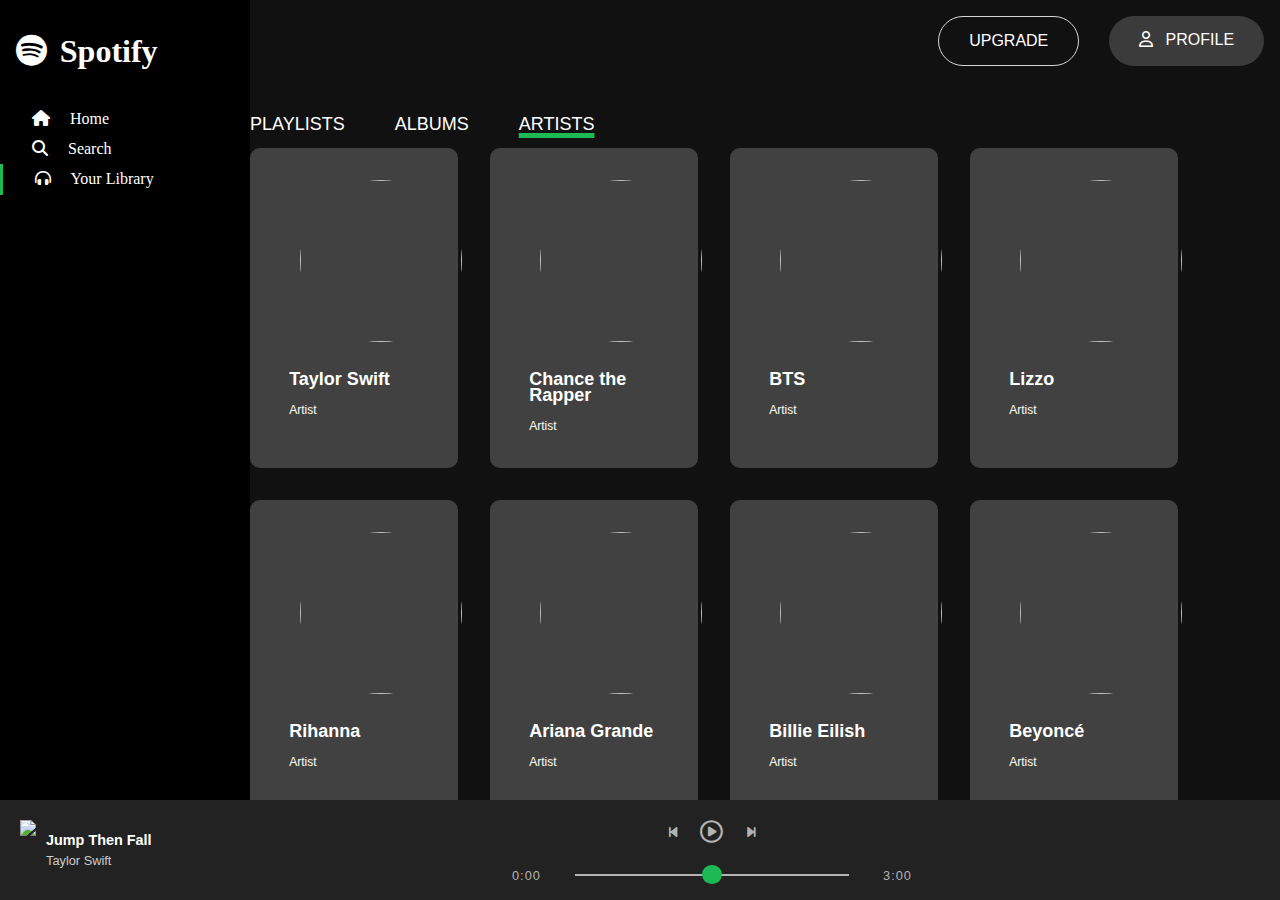
==== Homework/hw02-3/index.html @ c7c834ec "tutorial 5" ====
<!DOCTYPE html>
<html>
    <head>
        <title>Spotify Player</title>
        <link rel="stylesheet" href="https://cdnjs.cloudflare.com/ajax/libs/font-awesome/6.1.1/css/all.min.css">
        <link rel="stylesheet" href="style.css">
        <link rel="stylesheet" href="player.css">
        <meta name="viewport" content="width=device-width, initial-scale=1.0">
        <script type="text/javascript" src="scripts.js" defer></script>
    </head>
    <body id="container">
        <aside id="sidebar">
            <h1>
                <i class="fab fa-spotify"></i>
                Spotify
            </h1>
            <a href="#">
                <i class="fas fa-home"></i>
                Home
            </a>
            <a href="#">
                <i class="fas fa-search"></i>
                Search
            </a>
            <a class="selected" href="#">
                <i class="fas fa-headphones-alt"></i>
                Your Library
            </a>
        </aside>
        <main>
            <header>
                <a href="#" id="UPGRADE">UPGRADE</a>
                <a href="#" id="PROFILE">
                    <i class="far fa-user"></i> PROFILE</a>
            </header>
            <nav>
                <a href="#">PLAYLISTS</a>
                <a href="#">ALBUMS</a>
                <a class="selected" href="#">ARTISTS</a>
            </nav>
            <article id="featured-content">
                <section class="artist-card" tabindex="0">
                    <div>
                        <img class="albumcover"
                            src="https://i.scdn.co/image/62b33d12e2b9a033cf77585f6e3d4b2c6b3a63a1" />
                        <div class="card-footer">
                            <div>
                                <h2>Taylor Swift</h2>
                                <p>Artist</p>
                            </div>
                            <button aria-label="play song" class="play-button"><i class="fas fa-play"></i></button>
                        </div>
                    </div>
                </section>

                <section class="artist-card" tabindex="0">
                    <div>
                        <img class="albumcover"
                            src="https://i.scdn.co/image/0433f521b1fadf1d839b6e70c3914021f122901f" />
                        <div class="card-footer">
                            <div>
                                <h2>Chance the Rapper</h2>
                                <p>Artist</p>
                            </div>
                            <button aria-label="play song" class="play-button"><i class="fas fa-play"></i></button>
                        </div>
                    </div>
                </section>

                <section class="artist-card" tabindex="0">
                    <div>
                        <img class="albumcover"
                            src="https://i.scdn.co/image/0c9057cb30520f9f883a220051260fc66a2f3ffa" />
                        <div class="card-footer">
                            <div>
                                <h2>BTS</h2>
                                <p>Artist</p>
                            </div>
                            <button aria-label="play song" class="play-button"><i class="fas fa-play"></i></button>
                        </div>
                    </div>
                </section>

                <section class="artist-card" tabindex="0">
                    <div>
                        <img class="albumcover"
                            src="https://i.scdn.co/image/e33e4245fe5901ed940ba95070bb8d56679b6fe0" />
                        <div class="card-footer">
                            <h2>Lizzo</h2>
                            <p>Artist</p>
                            <button aria-label="play song" class="play-button"><i class="fas fa-play"></i></button>
                        </div>
                    </div>
                </section>

                <section class="artist-card" tabindex="0">
                    <div>
                        <img class="albumcover"
                            src="https://i.scdn.co/image/1fc2f537d678d701d7d143a8fd4f0c2f29fbde22" />
                        <div class="card-footer">
                            <h2>Rihanna</h2>
                                <p>Artist</p>
                            <button aria-label="play song" class="play-button"><i class="fas fa-play"></i></button>
                        </div>
                    </div>
                </section>

                <section class="artist-card" tabindex="0">
                    <div>
                        <img class="albumcover"
                            src="https://i.scdn.co/image/b1dfbe843b0b9f54ab2e588f33e7637d2dab065a" />
                        <div class="card-footer">
                            <h2>Ariana Grande</h2>
                            <p>Artist</p>
                            <button aria-label="play song" class="play-button"><i class="fas fa-play"></i></button>
                        </div>
                    </div>
                </section>

                <section class="artist-card" tabindex="0">
                    <div>
                        <img class="albumcover"
                            src="https://i.scdn.co/image/2622edec99d68d1d141886be593c88cbe509f6d8" />
                        <div class="card-footer">
                            <h2>Billie Eilish</h2>
                            <p>Artist</p>
                            <button aria-label="play song" class="play-button"><i class="fas fa-play"></i></button>
                        </div>
                    </div>
                </section>

                <section class="artist-card" tabindex="0">
                    <div>
                        <img class="albumcover"
                            src="https://i.scdn.co/image/9fef2047e4e3f05031807d5fa9e121b7862ba259" />
                        <div class="card-footer">
                            <h2>Beyoncé</h2>
                            <p>Artist</p>
                            <button aria-label="play song" class="play-button"><i class="fas fa-play"></i></button>
                        </div>
                    </div>
                </section>

                <section class="artist-card" tabindex="0">
                    <div>
                        <img class="albumcover"
                            src="https://i.scdn.co/image/12d5ab979779aa41e697ce823328d527e643e4cf" />
                        <div class="card-footer">
                            <h2>Lil Nas X</h2>
                            <p>Artist</p>
                            <button aria-label="play song" class="play-button"><i class="fas fa-play"></i></button>
                        </div>
                    </div>
                </section>

                <section class="artist-card" tabindex="0">
                    <div>
                        <img class="albumcover"
                            src="https://i.scdn.co/image/fec51156ed94b7ee30fbd4c7fd29b4a840e7daec" />
                        <div class="card-footer">
                            <h2>Travis Scott</h2>
                            <p>Artist</p>
                            <button aria-label="play song" class="play-button"><i class="fas fa-play"></i></button>
                        </div>
                    </div>
                </section>


            </article>
        </main>
        <footer>
            <div class="current-song">
                <img src="https://i.scdn.co/image/5d6e2a7429fa5e1b8b833b4e153c7a4f190dfe67">
                <div class="label">
                    <footer></footer><h2>Jump Then Fall</h2>
                    <p>Taylor Swift</p>
                </div>
            </div>
            <div class="player">
                <div class="controls">
                    <button><i class="fas fa-step-backward"></i></button>
                    <button><i class="far fa-play-circle"></i></button>
                    <button><i class="fas fa-step-forward"></i></button>
                </div>
                <div class="slider">
                    <audio preload class="audio">
                        <source src="#" type="audio/mpeg" />
                    </audio>
                    <span id="time-elapsed">0:00</span>
                    <input aria-label="visually displays how the audio time is advancing" type="range" id="player-time">
                    <span id="time-total">3:00</span>
                </div>
            </div>
        </footer>
    </body>
</html>
---- Homework/hw02-3/style.css ----
body {
    font-family: "Helvetica Neue", "Helvetica", Arial, sans-serif;
    color: #fff;
}
a, a:hover, a:visited, a:active { 
    color: #fff;
    text-decoration: none;
}

* {
    box-sizing: border-box;
}

/**********/
/* Layout */
/**********/
aside, footer, header, nav, section, article {
    display: flex;
    flex-direction: column;
}
body {
    overflow: hidden;
    margin: 0px;
    display: grid;
    grid-template-columns: 250px auto;
    grid-template-rows: auto 100px;
    grid-template-areas:
       "left main"
       "bottom bottom";
    height: 100vh;
}
aside {
    background-color: #000;
    grid-area: left;
}
header {
    background: #111;
    position: fixed;
    width: calc(100vw - 250px);
    left: 250px;
}


main {
    background: #111;
    grid-area: main;
    min-height: calc(350px);
    max-height: calc(100vh - 100px);
    overflow-y: auto;
    z-index: 3;
}

nav {
    margin-top: 100px;
}

footer {
    background: #222;
    grid-area: bottom;
}


/***************************/
/* Accessories & Florishes */
/***************************/
::-webkit-scrollbar {
    width: 16px;
}

::-webkit-scrollbar-thumb {
    border: 4px solid transparent;
    border-radius: 16px;
    background-clip: padding-box;
    min-height: 30px;
}
::-webkit-scrollbar-thumb {
    background-color: hsla(0,0%,100%,.3);
}

/***************************/
/* Part A: Left Navigation */
/***************************/

/* Your Code Here */
aside {
        display : flex;
        font-family: "";
        line-height: 1.9;
    }

aside a.selected {
    border-left: solid 3px #1DB954;
    margin-left: ;
    
}

i.fa-spotify{
    margin-right: 0.3rem;
    margin-left: 1rem;
    font-size: xx-large;
}

i.fa-home{
    margin-right: 0.9rem;
    letter-spacing: 0.1rem;
    text-indent: 2rem;
}

i.fa-search{
    margin-right: 0.9rem;
    letter-spacing: 0.1rem;
    text-indent: 2rem;
}

i.fa-headphones-alt{
    margin-right: 0.9rem;
    letter-spacing: 0.1rem;
    text-indent: 2rem;
}


   
/********************************/
/* Part B: Header & Nav Styling */
/********************************/

/* Your Code Here */
nav {
    display: flex;
    flex-direction: row;
    justify-content: flex-start;
    gap: 50px;
    font-size: 18px;
    line-height: 3rem;
    word-spacing: 20px;
}

nav>a.selected {
    text-decoration-line: underline;
    text-decoration-thickness: 5px;
    text-decoration-color: #1DB954;
    text-decoration-style: solid;
}

.play-button {
    opacity: 0;
    width: 40px;
    height: 40px;
    background:#1DB954;
    border-radius: 22px;
    border-color: transparent;
    color: white;
    align-self: flex-end;
   
    }
.play-button { 
    top: 44px;
    left: 59px;
}

.artist-card:hover .play-button { 
	opacity: 1;
}



header {
    display: flex;
    flex-direction: row;
    justify-content: flex-end;
    gap: 50px;
    line-height: 3;
    gap: 30px;
    padding: 1rem;
    padding-left: 1rem;

}

#UPGRADE {
    border: solid 1px rgba(255, 255, 255, 0.832);
    border-radius: 30px;
    padding-left: 3%;
    padding-right: 3%;
}

#PROFILE {
    border-radius: 100px;
    padding-left: 3%;
    padding-right: 3%;
    background-color: rgb(59, 59, 59);
}

i.fa-user {
    margin-right: 0.5rem;
}

/*************************/
/* Part C: Artists Panel */
/*************************/

/* Your Code Here */
article {
    font-size: 12px;
    display: flex;
    flex-direction: row;
    flex-wrap: wrap;
    justify-content: flex-start;
    gap: 2rem;
}

.albumcover {
    width: 18vh;
    height: 18vh;
    object-fit: cover;
    border-radius: 50%;
    margin-left: 12.5%
}
.artist-card {
    background: rgba(254, 254, 254, 0.203);
    border-radius: 10px;
    transition: 0.3s;
    width: 13rem;
    height: 20rem;
    padding: 2rem;
}

.artist-card>div {
    display: flex;
    flex-direction: column;
} 
.artist-card:hover {
    box-shadow: 0 4px 20px 0 rgba(34, 68, 123, 0.2);
    cursor: pointer;
}

.card-footer {
    height: 1fr;
    margin-left: 5%;
    margin-top: 10%;
    line-height: 1rem;
}



/**************************/
/* Part D: Responsive UIs */
/**************************/

/* Your Code Here */
@media screen and (max-width: 700px) {
    aside {
      width: 100%;
      height: auto;
      position: relative;
    }
    aside a {float: left;}
    div.content {margin-left: 0;}
    display: none;
}

/* Float four columns side by side */
---- Homework/hw02-3/player.css ----
footer, #controls, #slider, #player {
    align-items: center;
    display: flex;
    flex-direction: row;
}
footer {
    justify-content: flex-start;
}
.current-song {
    display: flex;
    padding-left: 20px;
    width: 40%;
    min-width: 200px;
    flex-direction: row;
}
.current-song img {
    height: 60px;
}
.current-song .label {
    padding-left: 10px;
    display: flex;
    flex-direction: column;
}
.current-song .label h2 {
    margin-bottom: 0px;
    font-size: 0.9em;
}
.current-song .label p {
    color: #CCC;
    font-size: 0.8em;
    margin-top: 5px;
}
.player {
    display: flex;
    flex-direction: column;
    width: auto;
    min-width: 400px;
}
.player .controls {
    height: 40px;
    justify-content: space-around;
    display: flex;
    flex-direction: row;
    width: 110px;
    align-self: center;
    align-items: center;
    margin-bottom: 10px;
}
.player .controls button {
    background: transparent;
    border: none;
}
.player .controls i {
    color: #b3b3b3;
}
.player .controls i:hover {
    color: white;
}
.player .fa-play-circle {
    font-size: 1.7em;
}

.player .slider {
    display: flex;
    flex-direction: row;
    width: 100%;
    height: 25px;
    align-items: center;
    color: #b3b3b3;
}
.player span {
    font-size: 0.8em;
    letter-spacing: 1px;
}

.player #time-elapsed {
    margin-right: 32px;
}

.player #time-total {
    margin-left: 32px;
}

[type='range'] {
	outline: none;
    background: transparent;
    font: 1em/1 arial, sans-serif;
    -webkit-appearance: none;
    width: 100%;
}

[type='range']::-webkit-slider-runnable-track {
  box-sizing: border-box;
  border: none;
  width: 12.5em;
  height: 0.15em;
  background: #b3b3b3;
}

[type='range']::-webkit-slider-thumb {
  margin-top: -0.55em;
  -webkit-appearance: none;
  box-sizing: border-box;
  border: none;
  width: 1.2em;
  height: 1.2em;
  border-radius: 50%;
  background: #1cb954;
}

@media screen and (max-width: 700px) {
    .player {
        min-width: 200px;
        width: auto;
        margin-left: 30px;
    }
    .player #time-elapsed {
        margin-right: 12px;
    }
    .player #time-total {
        margin-left: 12px;
    }
}
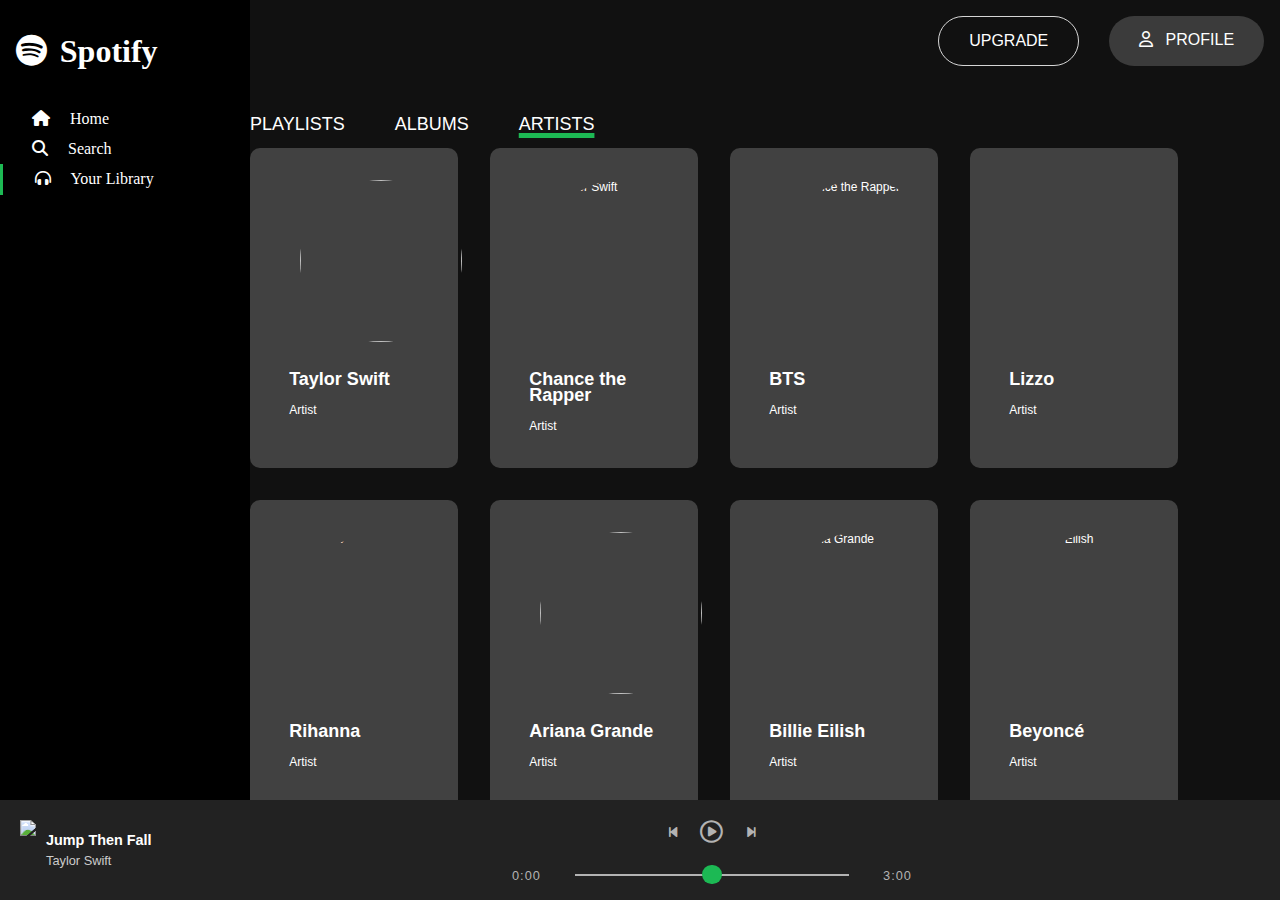
==== commit 50731535: "alt" ====
--- a/Homework/hw02-3/index.html
+++ b/Homework/hw02-3/index.html
@@ -55,7 +55,7 @@
 
                 <section class="artist-card" tabindex="0">
                     <div>
-                        <img class="albumcover"
+                        <img class="albumcover" alt="Taylor Swift"
                             src="https://i.scdn.co/image/0433f521b1fadf1d839b6e70c3914021f122901f" />
                         <div class="card-footer">
                             <div>
@@ -69,7 +69,7 @@
 
                 <section class="artist-card" tabindex="0">
                     <div>
-                        <img class="albumcover"
+                        <img class="albumcover" alt="Chance the Rapper"
                             src="https://i.scdn.co/image/0c9057cb30520f9f883a220051260fc66a2f3ffa" />
                         <div class="card-footer">
                             <div>
@@ -83,7 +83,7 @@
 
                 <section class="artist-card" tabindex="0">
                     <div>
-                        <img class="albumcover"
+                        <img class="albumcover" alt="BTS"
                             src="https://i.scdn.co/image/e33e4245fe5901ed940ba95070bb8d56679b6fe0" />
                         <div class="card-footer">
                             <h2>Lizzo</h2>
@@ -95,7 +95,7 @@
 
                 <section class="artist-card" tabindex="0">
                     <div>
-                        <img class="albumcover"
+                        <img class="albumcover" alt="Lizzo"
                             src="https://i.scdn.co/image/1fc2f537d678d701d7d143a8fd4f0c2f29fbde22" />
                         <div class="card-footer">
                             <h2>Rihanna</h2>
@@ -107,7 +107,7 @@
 
                 <section class="artist-card" tabindex="0">
                     <div>
-                        <img class="albumcover"
+                        <img class="albumcover" alt-text="Rihanna"
                             src="https://i.scdn.co/image/b1dfbe843b0b9f54ab2e588f33e7637d2dab065a" />
                         <div class="card-footer">
                             <h2>Ariana Grande</h2>
@@ -119,7 +119,7 @@
 
                 <section class="artist-card" tabindex="0">
                     <div>
-                        <img class="albumcover"
+                        <img class="albumcover" alt="Ariana Grande"
                             src="https://i.scdn.co/image/2622edec99d68d1d141886be593c88cbe509f6d8" />
                         <div class="card-footer">
                             <h2>Billie Eilish</h2>
@@ -131,7 +131,7 @@
 
                 <section class="artist-card" tabindex="0">
                     <div>
-                        <img class="albumcover"
+                        <img class="albumcover" alt="Billie Eilish"
                             src="https://i.scdn.co/image/9fef2047e4e3f05031807d5fa9e121b7862ba259" />
                         <div class="card-footer">
                             <h2>Beyoncé</h2>
@@ -143,7 +143,7 @@
 
                 <section class="artist-card" tabindex="0">
                     <div>
-                        <img class="albumcover"
+                        <img class="albumcover" alt="Beyoncé"
                             src="https://i.scdn.co/image/12d5ab979779aa41e697ce823328d527e643e4cf" />
                         <div class="card-footer">
                             <h2>Lil Nas X</h2>
@@ -155,7 +155,7 @@
 
                 <section class="artist-card" tabindex="0">
                     <div>
-                        <img class="albumcover"
+                        <img class="albumcover" alt="Lil Nas X"
                             src="https://i.scdn.co/image/fec51156ed94b7ee30fbd4c7fd29b4a840e7daec" />
                         <div class="card-footer">
                             <h2>Travis Scott</h2>
--- a/Homework/hw02-3/style.css
+++ b/Homework/hw02-3/style.css
@@ -247,15 +247,27 @@
 /**************************/
 
 /* Your Code Here */
-@media screen and (max-width: 700px) {
+@media screen and (max-width: 724px) {
+    body {
+        overflow: hidden;
+        margin: 0px;
+        display: grid;
+        grid-template-columns: auto;
+        grid-template-areas: "main" "bottom";
+        height: 100vh;
+    }
+
+    .artist-card {
+        width: 40%;
+    }
+
+    header {
+        left:0px;
+        width: 100%;
+    }
+    
     aside {
-      width: 100%;
-      height: auto;
-      position: relative;
-    }
-    aside a {float: left;}
-    div.content {margin-left: 0;}
-    display: none;
+    display: none;}
 }
 
 /* Float four columns side by side */
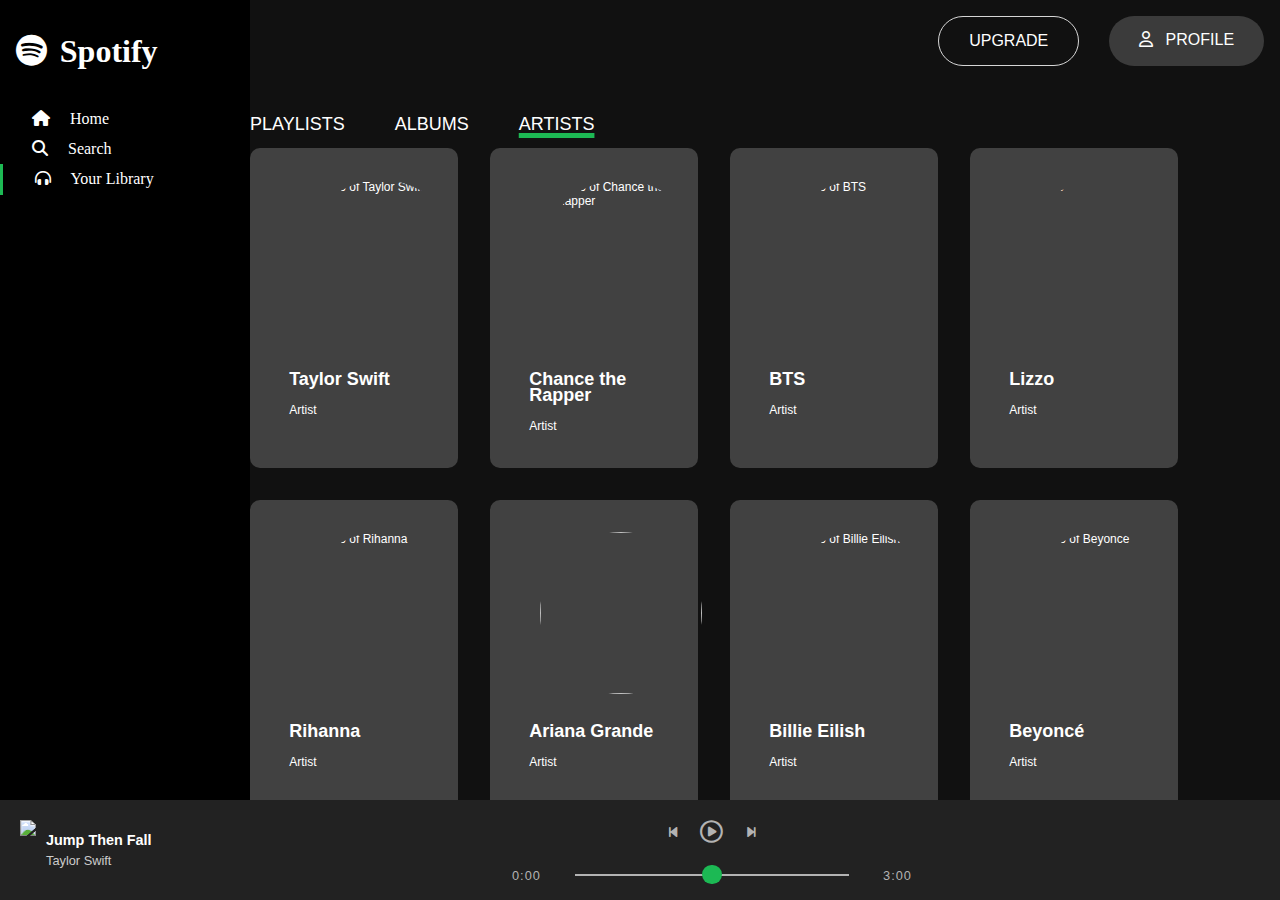
==== commit 9acf689e: "alt" ====
--- a/Homework/hw02-3/index.html
+++ b/Homework/hw02-3/index.html
@@ -41,7 +41,7 @@
             <article id="featured-content">
                 <section class="artist-card" tabindex="0">
                     <div>
-                        <img class="albumcover"
+                        <img class="albumcover" alt="photo of Taylor Swift"
                             src="https://i.scdn.co/image/62b33d12e2b9a033cf77585f6e3d4b2c6b3a63a1" />
                         <div class="card-footer">
                             <div>
@@ -55,7 +55,7 @@
 
                 <section class="artist-card" tabindex="0">
                     <div>
-                        <img class="albumcover" alt="Taylor Swift"
+                        <img class="albumcover" alt="photo of Chance the Rapper"
                             src="https://i.scdn.co/image/0433f521b1fadf1d839b6e70c3914021f122901f" />
                         <div class="card-footer">
                             <div>
@@ -69,7 +69,7 @@
 
                 <section class="artist-card" tabindex="0">
                     <div>
-                        <img class="albumcover" alt="Chance the Rapper"
+                        <img class="albumcover" alt="photo of BTS"
                             src="https://i.scdn.co/image/0c9057cb30520f9f883a220051260fc66a2f3ffa" />
                         <div class="card-footer">
                             <div>
@@ -83,7 +83,7 @@
 
                 <section class="artist-card" tabindex="0">
                     <div>
-                        <img class="albumcover" alt="BTS"
+                        <img class="albumcover" alt="Lizzo"
                             src="https://i.scdn.co/image/e33e4245fe5901ed940ba95070bb8d56679b6fe0" />
                         <div class="card-footer">
                             <h2>Lizzo</h2>
@@ -95,7 +95,7 @@
 
                 <section class="artist-card" tabindex="0">
                     <div>
-                        <img class="albumcover" alt="Lizzo"
+                        <img class="albumcover" alt="photo of Rihanna"
                             src="https://i.scdn.co/image/1fc2f537d678d701d7d143a8fd4f0c2f29fbde22" />
                         <div class="card-footer">
                             <h2>Rihanna</h2>
@@ -119,7 +119,7 @@
 
                 <section class="artist-card" tabindex="0">
                     <div>
-                        <img class="albumcover" alt="Ariana Grande"
+                        <img class="albumcover" alt="photo of Billie Eilish"
                             src="https://i.scdn.co/image/2622edec99d68d1d141886be593c88cbe509f6d8" />
                         <div class="card-footer">
                             <h2>Billie Eilish</h2>
@@ -131,7 +131,7 @@
 
                 <section class="artist-card" tabindex="0">
                     <div>
-                        <img class="albumcover" alt="Billie Eilish"
+                        <img class="albumcover" alt="photo of Beyoncé"
                             src="https://i.scdn.co/image/9fef2047e4e3f05031807d5fa9e121b7862ba259" />
                         <div class="card-footer">
                             <h2>Beyoncé</h2>
@@ -143,7 +143,7 @@
 
                 <section class="artist-card" tabindex="0">
                     <div>
-                        <img class="albumcover" alt="Beyoncé"
+                        <img class="albumcover" alt="photo of Lil Nas X"
                             src="https://i.scdn.co/image/12d5ab979779aa41e697ce823328d527e643e4cf" />
                         <div class="card-footer">
                             <h2>Lil Nas X</h2>
@@ -155,7 +155,7 @@
 
                 <section class="artist-card" tabindex="0">
                     <div>
-                        <img class="albumcover" alt="Lil Nas X"
+                        <img class="albumcover" alt="photo of Travis Scott"
                             src="https://i.scdn.co/image/fec51156ed94b7ee30fbd4c7fd29b4a840e7daec" />
                         <div class="card-footer">
                             <h2>Travis Scott</h2>
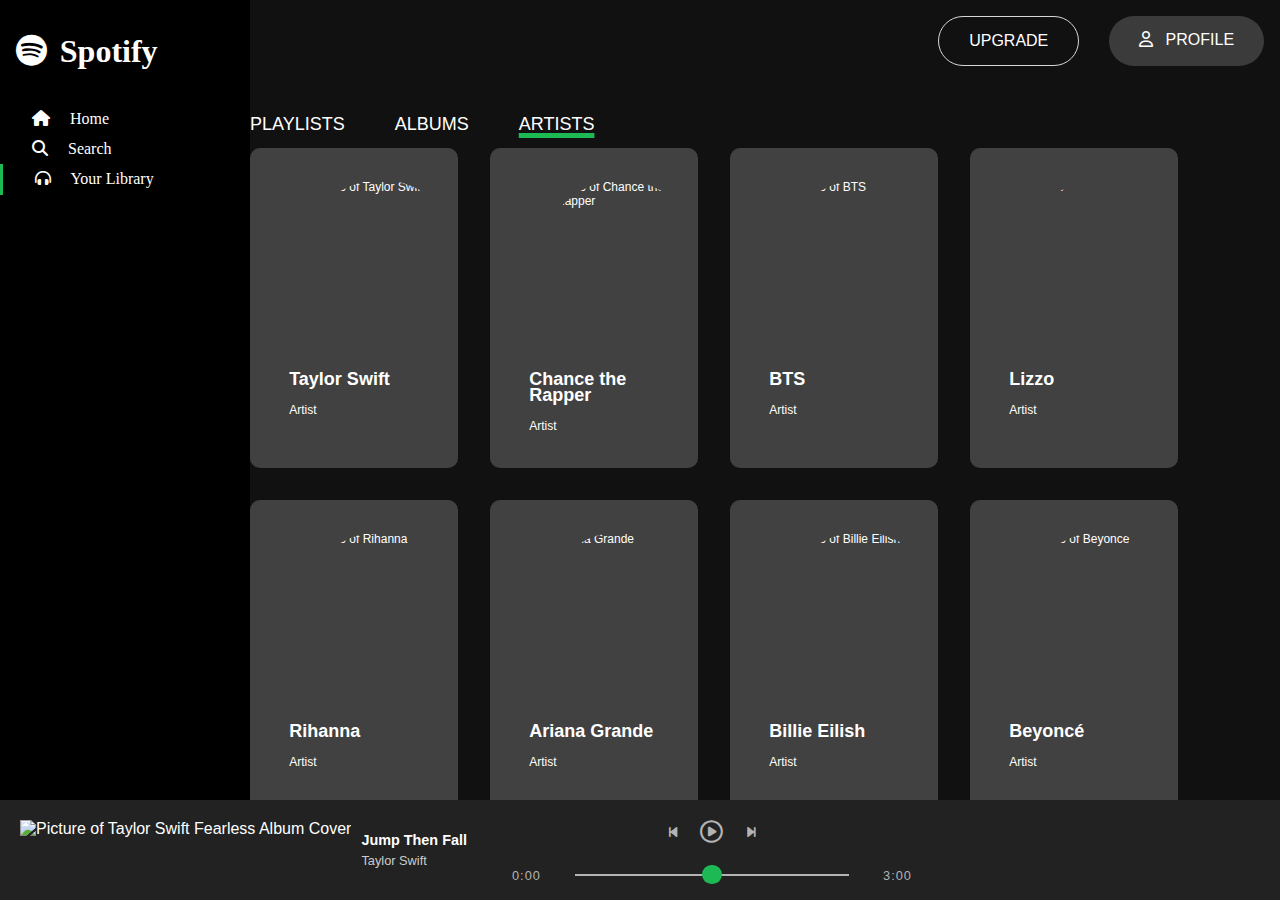
==== commit 9d17c9c7: "alt" ====
--- a/Homework/hw02-3/index.html
+++ b/Homework/hw02-3/index.html
@@ -1,5 +1,6 @@
 <!DOCTYPE html>
 <html>
+    <html lang="en">
     <head>
         <title>Spotify Player</title>
         <link rel="stylesheet" href="https://cdnjs.cloudflare.com/ajax/libs/font-awesome/6.1.1/css/all.min.css">
@@ -107,7 +108,7 @@
 
                 <section class="artist-card" tabindex="0">
                     <div>
-                        <img class="albumcover" alt-text="Rihanna"
+                        <img class="albumcover" alt="Ariana Grande"
                             src="https://i.scdn.co/image/b1dfbe843b0b9f54ab2e588f33e7637d2dab065a" />
                         <div class="card-footer">
                             <h2>Ariana Grande</h2>
@@ -170,7 +171,7 @@
         </main>
         <footer>
             <div class="current-song">
-                <img src="https://i.scdn.co/image/5d6e2a7429fa5e1b8b833b4e153c7a4f190dfe67">
+                <img src="https://i.scdn.co/image/5d6e2a7429fa5e1b8b833b4e153c7a4f190dfe67" alt="Picture of Taylor Swift Fearless Album Cover">
                 <div class="label">
                     <footer></footer><h2>Jump Then Fall</h2>
                     <p>Taylor Swift</p>
